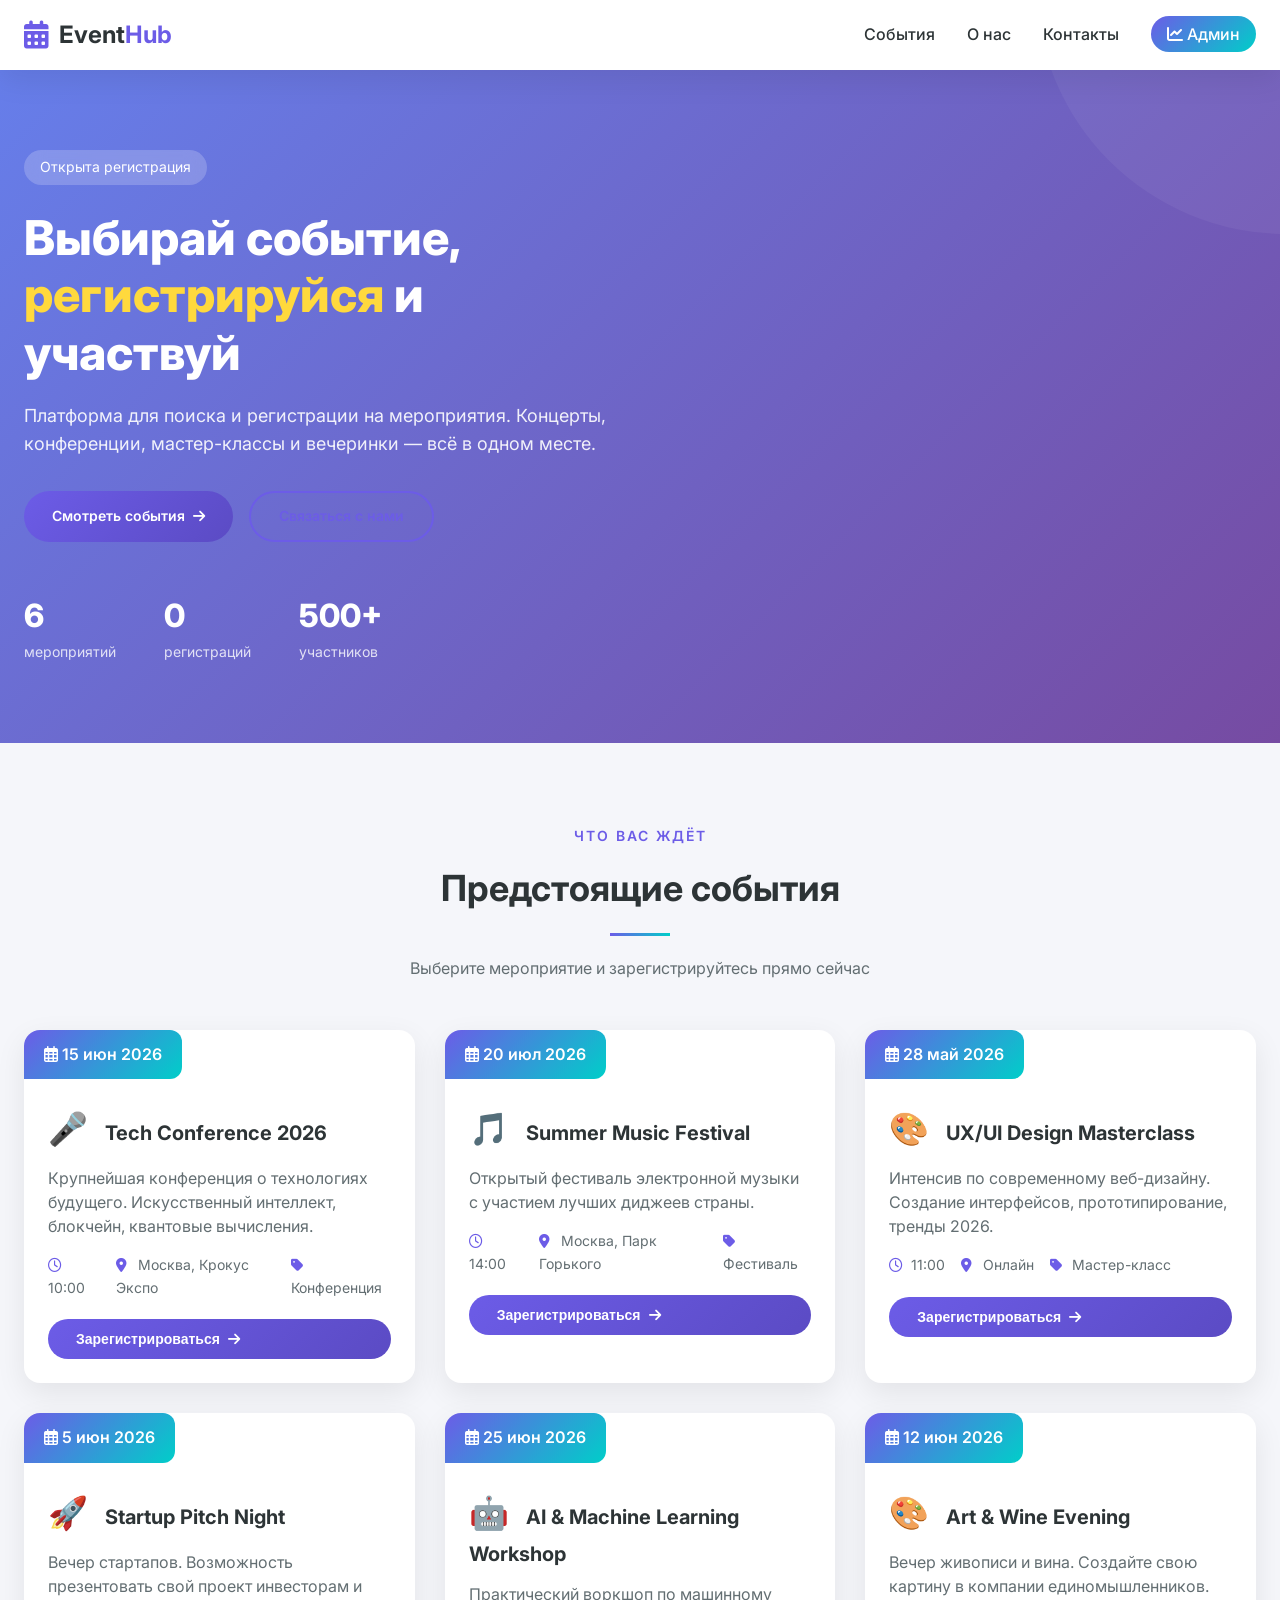
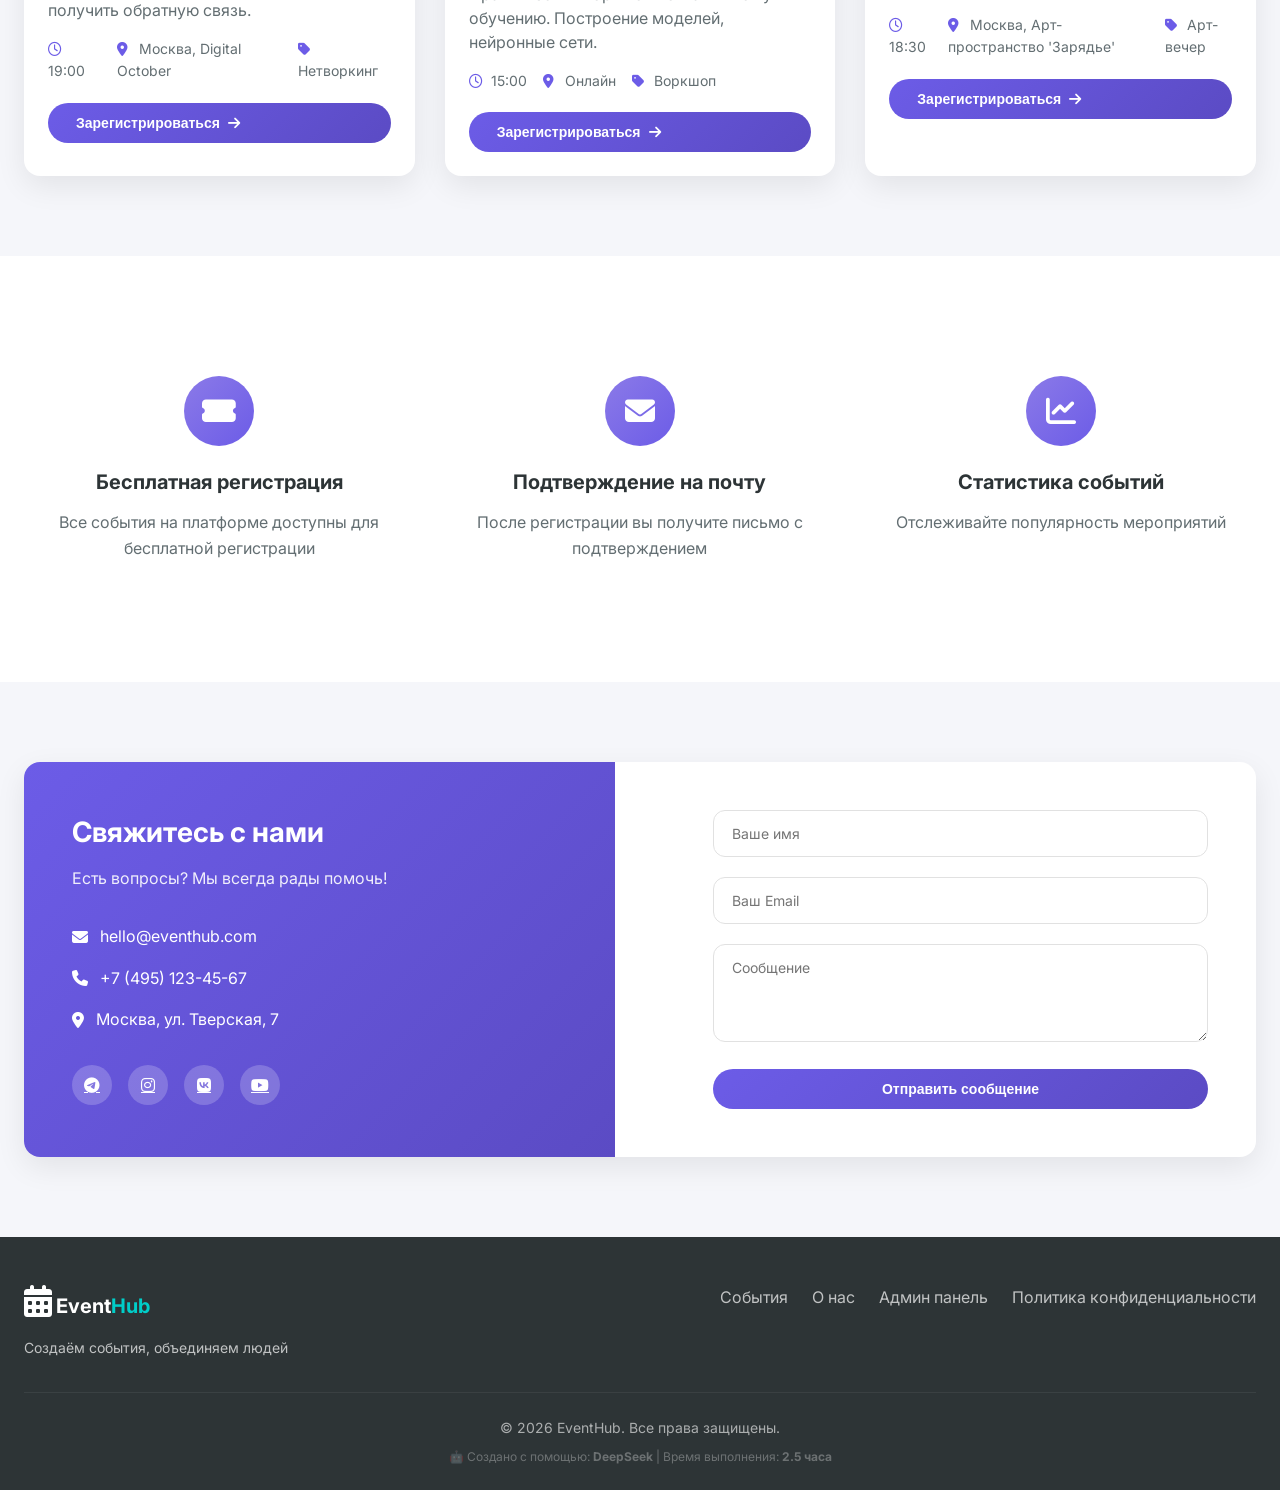
==== index.html @ d5b9fcad "Add files via upload" ====
<!DOCTYPE html>
<html lang="ru">
<head>
    <meta charset="UTF-8">
    <meta name="viewport" content="width=device-width, initial-scale=1.0, maximum-scale=1.0, user-scalable=yes">
    <title>EventHub | Платформа событий</title>
    <link rel="preconnect" href="https://fonts.googleapis.com">
    <link rel="preconnect" href="https://fonts.gstatic.com" crossorigin>
    <link href="https://fonts.googleapis.com/css2?family=Inter:opsz,wght@14..32,300;14..32,400;14..32,500;14..32,600;14..32,700;14..32,800&display=swap" rel="stylesheet">
    <link rel="stylesheet" href="https://cdnjs.cloudflare.com/ajax/libs/font-awesome/6.5.1/css/all.min.css">
    <link rel="stylesheet" href="css/style.css">
</head>
<body>

    <!-- ========== HEADER ========== -->
    <header class="header">
        <div class="container">
            <div class="header__inner">
                <a href="index.html" class="logo">
                    <i class="fas fa-calendar-alt"></i>
                    <span>Event<span class="logo__accent">Hub</span></span>
                </a>
                <nav class="nav">
                    <ul class="nav__list">
                        <li><a href="#events" class="nav__link">События</a></li>
                        <li><a href="#about" class="nav__link">О нас</a></li>
                        <li><a href="#contact" class="nav__link">Контакты</a></li>
                        <li><a href="admin.html" class="nav__link nav__link--admin"><i class="fas fa-chart-line"></i> Админ</a></li>
                    </ul>
                </nav>
                <button class="mobile-menu-btn" id="mobileMenuBtn">
                    <span></span><span></span><span></span>
                </button>
            </div>
        </div>
    </header>

    <main>
        <!-- ========== HERO СЕКЦИЯ ========== -->
        <section class="hero">
            <div class="container">
                <div class="hero__content">
                    <div class="hero__badge">
                        <span class="hero__badge-text">Открыта регистрация</span>
                    </div>
                    <h1 class="hero__title">
                        Выбирай событие,<br>
                        <span class="hero__title-accent">регистрируйся</span> и участвуй
                    </h1>
                    <p class="hero__description">
                        Платформа для поиска и регистрации на мероприятия. Концерты, конференции, мастер-классы и вечеринки — всё в одном месте.
                    </p>
                    <div class="hero__buttons">
                        <a href="#events" class="btn btn--primary">Смотреть события <i class="fas fa-arrow-right"></i></a>
                        <a href="#contact" class="btn btn--outline">Связаться с нами</a>
                    </div>
                </div>
                <div class="hero__stats">
                    <div class="hero__stat">
                        <div class="hero__stat-number" id="totalEvents">0</div>
                        <div class="hero__stat-label">мероприятий</div>
                    </div>
                    <div class="hero__stat">
                        <div class="hero__stat-number" id="totalRegistrations">0</div>
                        <div class="hero__stat-label">регистраций</div>
                    </div>
                    <div class="hero__stat">
                        <div class="hero__stat-number">500+</div>
                        <div class="hero__stat-label">участников</div>
                    </div>
                </div>
            </div>
        </section>

        <!-- ========== СОБЫТИЯ ========== -->
        <section id="events" class="events">
            <div class="container">
                <div class="section-header">
                    <span class="section-header__subtitle">Что вас ждёт</span>
                    <h2 class="section-header__title">Предстоящие события</h2>
                    <div class="section-header__divider"></div>
                    <p class="section-header__desc">Выберите мероприятие и зарегистрируйтесь прямо сейчас</p>
                </div>
                <div class="events__grid" id="eventsGrid">
                    <!-- События будут загружены через JS -->
                </div>
            </div>
        </section>

        <!-- ========== ПРЕИМУЩЕСТВА ========== -->
        <section id="about" class="features">
            <div class="container">
                <div class="features__grid">
                    <div class="feature-card">
                        <div class="feature-card__icon"><i class="fas fa-ticket-alt"></i></div>
                        <h3 class="feature-card__title">Бесплатная регистрация</h3>
                        <p class="feature-card__desc">Все события на платформе доступны для бесплатной регистрации</p>
                    </div>
                    <div class="feature-card">
                        <div class="feature-card__icon"><i class="fas fa-envelope"></i></div>
                        <h3 class="feature-card__title">Подтверждение на почту</h3>
                        <p class="feature-card__desc">После регистрации вы получите письмо с подтверждением</p>
                    </div>
                    <div class="feature-card">
                        <div class="feature-card__icon"><i class="fas fa-chart-line"></i></div>
                        <h3 class="feature-card__title">Статистика событий</h3>
                        <p class="feature-card__desc">Отслеживайте популярность мероприятий</p>
                    </div>
                </div>
            </div>
        </section>

        <!-- ========== КОНТАКТЫ ========== -->
        <section id="contact" class="contact">
            <div class="container">
                <div class="contact__wrapper">
                    <div class="contact__info">
                        <h2>Свяжитесь с нами</h2>
                        <p>Есть вопросы? Мы всегда рады помочь!</p>
                        <div class="contact__details">
                            <div class="contact__item">
                                <i class="fas fa-envelope"></i>
                                <span>hello@eventhub.com</span>
                            </div>
                            <div class="contact__item">
                                <i class="fas fa-phone"></i>
                                <span>+7 (495) 123-45-67</span>
                            </div>
                            <div class="contact__item">
                                <i class="fas fa-map-marker-alt"></i>
                                <span>Москва, ул. Тверская, 7</span>
                            </div>
                        </div>
                        <div class="contact__social">
                            <a href="#"><i class="fab fa-telegram"></i></a>
                            <a href="#"><i class="fab fa-instagram"></i></a>
                            <a href="#"><i class="fab fa-vk"></i></a>
                            <a href="#"><i class="fab fa-youtube"></i></a>
                        </div>
                    </div>
                    <form class="contact__form" id="contactForm">
                        <div class="form-group">
                            <input type="text" placeholder="Ваше имя" id="contactName" required>
                        </div>
                        <div class="form-group">
                            <input type="email" placeholder="Ваш Email" id="contactEmail" required>
                        </div>
                        <div class="form-group">
                            <textarea placeholder="Сообщение" id="contactMessage" rows="4" required></textarea>
                        </div>
                        <button type="submit" class="btn btn--primary btn--full">Отправить сообщение</button>
                        <div id="contactFormMessage" class="form-message"></div>
                    </form>
                </div>
            </div>
        </section>
    </main>

    <!-- ========== FOOTER ========== -->
    <footer class="footer">
        <div class="container">
            <div class="footer__content">
                <div class="footer__brand">
                    <i class="fas fa-calendar-alt"></i>
                    <span>Event<span>Hub</span></span>
                    <p>Создаём события, объединяем людей</p>
                </div>
                <div class="footer__links">
                    <a href="#events">События</a>
                    <a href="#about">О нас</a>
                    <a href="admin.html">Админ панель</a>
                    <a href="#">Политика конфиденциальности</a>
                </div>
            </div>
            <div class="footer__bottom">
                <p>© 2026 EventHub. Все права защищены.</p>
                <p class="footer__ai-info">
                    🤖 Создано с помощью: <strong>DeepSeek</strong> | Время выполнения: <strong>2.5 часа</strong>
                </p>
            </div>
        </div>
    </footer>

    <!-- Модальное окно регистрации -->
    <div id="registerModal" class="modal">
        <div class="modal__content">
            <button class="modal__close" onclick="closeModal()"><i class="fas fa-times"></i></button>
            <div class="modal__header">
                <i class="fas fa-ticket-alt"></i>
                <h2>Регистрация на событие</h2>
                <p id="modalEventName">Название события</p>
            </div>
            <form id="registerForm">
                <input type="hidden" id="eventId">
                <div class="form-group">
                    <input type="text" id="regName" placeholder="Ваше полное имя" required>
                </div>
                <div class="form-group">
                    <input type="email" id="regEmail" placeholder="Email для подтверждения" required>
                </div>
                <div class="form-group">
                    <input type="tel" id="regPhone" placeholder="Телефон">
                </div>
                <button type="submit" class="btn btn--primary btn--full">Зарегистрироваться</button>
                <div id="registerMessage" class="form-message"></div>
            </form>
        </div>
    </div>

    <!-- Модальное окно успеха -->
    <div id="successModal" class="modal">
        <div class="modal__content modal__content--success">
            <i class="fas fa-check-circle"></i>
            <h2>Вы успешно зарегистрированы!</h2>
            <p>Подтверждение отправлено на вашу почту</p>
            <button class="btn btn--primary" onclick="closeSuccessModal()">Отлично</button>
        </div>
    </div>

    <script src="js/main.js"></script>
</body>
</html>
---- css/style.css ----
/* ========== RESET & BASE ========== */
* {
    margin: 0;
    padding: 0;
    box-sizing: border-box;
}

:root {
    --primary: #6c5ce7;
    --primary-dark: #5b4bc4;
    --primary-light: #8b7ae8;
    --secondary: #00cec9;
    --dark: #2d3436;
    --dark-light: #636e72;
    --light: #f5f6fa;
    --white: #ffffff;
    --danger: #d63031;
    --success: #00b894;
    --warning: #fdcb6e;
    --shadow: 0 10px 30px rgba(0, 0, 0, 0.08);
    --shadow-hover: 0 20px 40px rgba(0, 0, 0, 0.12);
    --border-radius: 16px;
    --transition: all 0.3s ease;
}

body {
    font-family: 'Inter', sans-serif;
    background: var(--light);
    color: var(--dark);
    line-height: 1.6;
}

.container {
    max-width: 1280px;
    margin: 0 auto;
    padding: 0 24px;
}

/* ========== HEADER ========== */
.header {
    background: var(--white);
    box-shadow: var(--shadow);
    position: sticky;
    top: 0;
    z-index: 100;
}

.header__inner {
    display: flex;
    justify-content: space-between;
    align-items: center;
    padding: 16px 0;
}

.logo {
    display: flex;
    align-items: center;
    gap: 10px;
    font-size: 24px;
    font-weight: 700;
    text-decoration: none;
    color: var(--dark);
}

.logo i {
    color: var(--primary);
    font-size: 28px;
}

.logo span span {
    color: var(--primary);
}

.nav__list {
    display: flex;
    gap: 32px;
    list-style: none;
}

.nav__link {
    text-decoration: none;
    color: var(--dark);
    font-weight: 500;
    transition: var(--transition);
}

.nav__link:hover {
    color: var(--primary);
}

.nav__link--admin {
    background: linear-gradient(135deg, var(--primary), var(--secondary));
    padding: 8px 16px;
    border-radius: 25px;
    color: white;
}

.nav__link--admin:hover {
    color: white;
    transform: translateY(-2px);
}

.mobile-menu-btn {
    display: none;
    background: none;
    border: none;
    cursor: pointer;
}

.mobile-menu-btn span {
    display: block;
    width: 25px;
    height: 3px;
    background: var(--dark);
    margin: 5px 0;
    border-radius: 3px;
}

/* ========== BUTTONS ========== */
.btn {
    display: inline-flex;
    align-items: center;
    gap: 8px;
    padding: 12px 28px;
    border-radius: 30px;
    font-weight: 600;
    text-decoration: none;
    transition: var(--transition);
    cursor: pointer;
    border: none;
    font-size: 14px;
}

.btn--primary {
    background: linear-gradient(135deg, var(--primary), var(--primary-dark));
    color: white;
}

.btn--primary:hover {
    transform: translateY(-2px);
    box-shadow: 0 10px 20px rgba(108, 92, 231, 0.3);
}

.btn--outline {
    background: transparent;
    border: 2px solid var(--primary);
    color: var(--primary);
}

.btn--outline:hover {
    background: var(--primary);
    color: white;
}

.btn--full {
    width: 100%;
    justify-content: center;
}

.btn--danger {
    background: var(--danger);
    color: white;
}

/* ========== HERO ========== */
.hero {
    background: linear-gradient(135deg, #667eea 0%, #764ba2 100%);
    padding: 80px 0;
    color: white;
    position: relative;
    overflow: hidden;
}

.hero::before {
    content: '';
    position: absolute;
    top: -50%;
    right: -20%;
    width: 500px;
    height: 500px;
    background: rgba(255, 255, 255, 0.05);
    border-radius: 50%;
}

.hero__content {
    max-width: 600px;
    position: relative;
    z-index: 1;
}

.hero__badge {
    display: inline-block;
    background: rgba(255, 255, 255, 0.2);
    backdrop-filter: blur(10px);
    padding: 6px 16px;
    border-radius: 40px;
    margin-bottom: 24px;
    font-size: 14px;
}

.hero__title {
    font-size: 48px;
    font-weight: 800;
    line-height: 1.2;
    margin-bottom: 20px;
}

.hero__title-accent {
    color: #ffd93d;
}

.hero__description {
    font-size: 18px;
    margin-bottom: 32px;
    opacity: 0.9;
}

.hero__buttons {
    display: flex;
    gap: 16px;
    flex-wrap: wrap;
    margin-bottom: 48px;
}

.hero__stats {
    display: flex;
    gap: 48px;
    position: relative;
    z-index: 1;
}

.hero__stat-number {
    font-size: 32px;
    font-weight: 800;
}

.hero__stat-label {
    font-size: 14px;
    opacity: 0.8;
}

/* ========== EVENTS SECTION ========== */
.events {
    padding: 80px 0;
}

.section-header {
    text-align: center;
    margin-bottom: 48px;
}

.section-header__subtitle {
    display: inline-block;
    font-size: 14px;
    font-weight: 600;
    text-transform: uppercase;
    letter-spacing: 2px;
    color: var(--primary);
    margin-bottom: 12px;
}

.section-header__title {
    font-size: 36px;
    font-weight: 700;
    margin-bottom: 16px;
}

.section-header__divider {
    width: 60px;
    height: 3px;
    background: linear-gradient(90deg, var(--primary), var(--secondary));
    margin: 0 auto 20px;
}

.section-header__desc {
    color: var(--dark-light);
    max-width: 600px;
    margin: 0 auto;
}

.events__grid {
    display: grid;
    grid-template-columns: repeat(auto-fill, minmax(320px, 1fr));
    gap: 30px;
}

.event-card {
    background: var(--white);
    border-radius: var(--border-radius);
    overflow: hidden;
    box-shadow: var(--shadow);
    transition: var(--transition);
}

.event-card:hover {
    transform: translateY(-5px);
    box-shadow: var(--shadow-hover);
}

.event-card__date {
    background: linear-gradient(135deg, var(--primary), var(--secondary));
    padding: 12px 20px;
    display: inline-block;
    color: white;
    font-weight: 600;
    border-radius: 0 12px 12px 0;
}

.event-card__content {
    padding: 24px;
}

.event-card__title {
    font-size: 20px;
    font-weight: 700;
    margin-bottom: 12px;
}

.event-card__desc {
    color: var(--dark-light);
    margin-bottom: 16px;
    line-height: 1.5;
}

.event-card__meta {
    display: flex;
    gap: 16px;
    margin-bottom: 20px;
    font-size: 14px;
    color: var(--dark-light);
}

.event-card__meta i {
    width: 18px;
    color: var(--primary);
}

.event-card__btn {
    width: 100%;
}

/* ========== FEATURES ========== */
.features {
    background: var(--white);
    padding: 80px 0;
}

.features__grid {
    display: grid;
    grid-template-columns: repeat(auto-fit, minmax(280px, 1fr));
    gap: 30px;
}

.feature-card {
    text-align: center;
    padding: 40px 24px;
    border-radius: var(--border-radius);
    transition: var(--transition);
}

.feature-card:hover {
    background: var(--light);
}

.feature-card__icon {
    width: 70px;
    height: 70px;
    background: linear-gradient(135deg, var(--primary-light), var(--primary));
    border-radius: 50%;
    display: flex;
    align-items: center;
    justify-content: center;
    margin: 0 auto 20px;
}

.feature-card__icon i {
    font-size: 30px;
    color: white;
}

.feature-card__title {
    font-size: 20px;
    margin-bottom: 12px;
}

.feature-card__desc {
    color: var(--dark-light);
}

/* ========== CONTACT ========== */
.contact {
    padding: 80px 0;
    background: var(--light);
}

.contact__wrapper {
    display: grid;
    grid-template-columns: 1fr 1fr;
    gap: 50px;
    background: var(--white);
    border-radius: var(--border-radius);
    overflow: hidden;
    box-shadow: var(--shadow);
}

.contact__info {
    background: linear-gradient(135deg, var(--primary), var(--primary-dark));
    padding: 48px;
    color: white;
}

.contact__info h2 {
    font-size: 28px;
    margin-bottom: 12px;
}

.contact__info p {
    margin-bottom: 32px;
    opacity: 0.9;
}

.contact__details {
    margin-bottom: 32px;
}

.contact__item {
    display: flex;
    align-items: center;
    gap: 12px;
    margin-bottom: 16px;
}

.contact__social {
    display: flex;
    gap: 16px;
}

.contact__social a {
    width: 40px;
    height: 40px;
    background: rgba(255, 255, 255, 0.2);
    border-radius: 50%;
    display: flex;
    align-items: center;
    justify-content: center;
    color: white;
    transition: var(--transition);
}

.contact__social a:hover {
    background: rgba(255, 255, 255, 0.3);
    transform: translateY(-2px);
}

.contact__form {
    padding: 48px;
}

/* ========== FORM STYLES ========== */
.form-group {
    margin-bottom: 20px;
}

.form-group input,
.form-group textarea,
.form-group select {
    width: 100%;
    padding: 14px 18px;
    border: 1px solid #e1e1e1;
    border-radius: 12px;
    font-family: inherit;
    font-size: 14px;
    transition: var(--transition);
}

.form-group input:focus,
.form-group textarea:focus,
.form-group select:focus {
    outline: none;
    border-color: var(--primary);
    box-shadow: 0 0 0 3px rgba(108, 92, 231, 0.1);
}

.form-message {
    margin-top: 16px;
    padding: 12px;
    border-radius: 10px;
    display: none;
}

.form-message.success {
    display: block;
    background: #d4edda;
    color: #155724;
}

.form-message.error {
    display: block;
    background: #f8d7da;
    color: #721c24;
}

/* ========== MODAL ========== */
.modal {
    display: none;
    position: fixed;
    top: 0;
    left: 0;
    width: 100%;
    height: 100%;
    background: rgba(0, 0, 0, 0.5);
    z-index: 1000;
    align-items: center;
    justify-content: center;
}

.modal.active {
    display: flex;
}

.modal__content {
    background: var(--white);
    border-radius: 24px;
    max-width: 450px;
    width: 90%;
    padding: 32px;
    position: relative;
}

.modal__content--success {
    text-align: center;
}

.modal__content--success i {
    font-size: 60px;
    color: var(--success);
    margin-bottom: 20px;
}

.modal__content--small {
    max-width: 350px;
    text-align: center;
}

.modal__close {
    position: absolute;
    top: 20px;
    right: 20px;
    background: none;
    border: none;
    font-size: 20px;
    cursor: pointer;
    color: var(--dark-light);
}

.modal__header {
    text-align: center;
    margin-bottom: 24px;
}

.modal__header i {
    font-size: 48px;
    color: var(--primary);
    margin-bottom: 12px;
}

.modal__header p {
    color: var(--dark-light);
}

.modal__actions {
    display: flex;
    gap: 12px;
    justify-content: center;
    margin-top: 24px;
}

/* ========== ADMIN PAGES ========== */
.admin-header {
    padding: 40px 0 20px;
}

.admin-header h1 {
    font-size: 28px;
    margin-bottom: 8px;
}

.stats-cards {
    display: grid;
    grid-template-columns: repeat(auto-fit, minmax(200px, 1fr));
    gap: 20px;
    margin-bottom: 40px;
}

.stat-card {
    background: var(--white);
    border-radius: var(--border-radius);
    padding: 24px;
    text-align: center;
    box-shadow: var(--shadow);
}

.stat-card i {
    font-size: 36px;
    color: var(--primary);
    margin-bottom: 12px;
}

.stat-card__number {
    font-size: 32px;
    font-weight: 800;
}

.stat-card__label {
    color: var(--dark-light);
    font-size: 14px;
}

.admin-controls {
    display: flex;
    justify-content: space-between;
    align-items: center;
    flex-wrap: wrap;
    gap: 20px;
    margin-bottom: 30px;
}

.search-box {
    display: flex;
    align-items: center;
    background: var(--white);
    border-radius: 30px;
    padding: 5px 20px;
    border: 1px solid #e1e1e1;
}

.search-box i {
    color: var(--dark-light);
}

.search-box input {
    border: none;
    padding: 12px;
    width: 250px;
    font-family: inherit;
}

.search-box input:focus {
    outline: none;
}

.registrations-table {
    background: var(--white);
    border-radius: var(--border-radius);
    overflow: hidden;
    box-shadow: var(--shadow);
}

.table-container {
    overflow-x: auto;
}

table {
    width: 100%;
    border-collapse: collapse;
}

th, td {
    padding: 16px;
    text-align: left;
    border-bottom: 1px solid #f0f0f0;
}

th {
    background: var(--light);
    font-weight: 600;
}

tr:hover {
    background: #fafafa;
}

.delete-btn {
    background: none;
    border: none;
    color: var(--danger);
    cursor: pointer;
    font-size: 18px;
}

.delete-btn:hover {
    opacity: 0.7;
}

.pagination {
    display: flex;
    justify-content: center;
    gap: 8px;
    padding: 20px;
}

.page-btn {
    padding: 8px 14px;
    border: 1px solid #e1e1e1;
    background: var(--white);
    border-radius: 8px;
    cursor: pointer;
    transition: var(--transition);
}

.page-btn.active {
    background: var(--primary);
    color: white;
    border-color: var(--primary);
}

.page-btn:hover:not(.active) {
    background: var(--light);
}

.loading {
    text-align: center;
    padding: 40px;
    color: var(--dark-light);
}

/* ========== FOOTER ========== */
.footer {
    background: var(--dark);
    color: white;
    padding: 48px 0 24px;
}

.footer__content {
    display: flex;
    justify-content: space-between;
    flex-wrap: wrap;
    gap: 32px;
    margin-bottom: 32px;
}

.footer__brand i {
    font-size: 32px;
    margin-bottom: 12px;
}

.footer__brand span {
    font-size: 20px;
    font-weight: 700;
}

.footer__brand span span {
    color: var(--secondary);
}

.footer__brand p {
    font-size: 14px;
    opacity: 0.7;
    margin-top: 8px;
}

.footer__links {
    display: flex;
    gap: 24px;
    flex-wrap: wrap;
}

.footer__links a {
    color: white;
    text-decoration: none;
    opacity: 0.7;
    transition: var(--transition);
}

.footer__links a:hover {
    opacity: 1;
}

.footer__bottom {
    text-align: center;
    padding-top: 24px;
    border-top: 1px solid rgba(255, 255, 255, 0.1);
    font-size: 14px;
    opacity: 0.6;
}

.footer__ai-info {
    margin-top: 8px;
    font-size: 12px;
    opacity: 0.5;
}

/* ========== RESPONSIVE ========== */
@media (max-width: 768px) {
    .nav {
        display: none;
    }
    
    .mobile-menu-btn {
        display: block;
    }
    
    .hero__title {
        font-size: 32px;
    }
    
    .hero__stats {
        flex-wrap: wrap;
        gap: 24px;
    }
    
    .contact__wrapper {
        grid-template-columns: 1fr;
    }
    
    .events__grid {
        grid-template-columns: 1fr;
    }
    
    .section-header__title {
        font-size: 28px;
    }
    
    .admin-controls {
        flex-direction: column;
        align-items: stretch;
    }
    
    .search-box {
        width: 100%;
    }
    
    .search-box input {
        width: 100%;
    }
}

/* Mobile menu active class */
.mobile-menu {
    position: fixed;
    top: 0;
    right: -100%;
    width: 280px;
    height: 100vh;
    background: var(--white);
    box-shadow: -5px 0 20px rgba(0, 0, 0, 0.1);
    padding: 80px 30px;
    transition: var(--transition);
    z-index: 200;
}

.mobile-menu.active {
    right: 0;
}

.mobile-menu ul {
    list-style: none;
}

.mobile-menu li {
    margin-bottom: 20px;
}

.mobile-menu a {
    text-decoration: none;
    color: var(--dark);
    font-size: 18px;
    font-weight: 500;
}
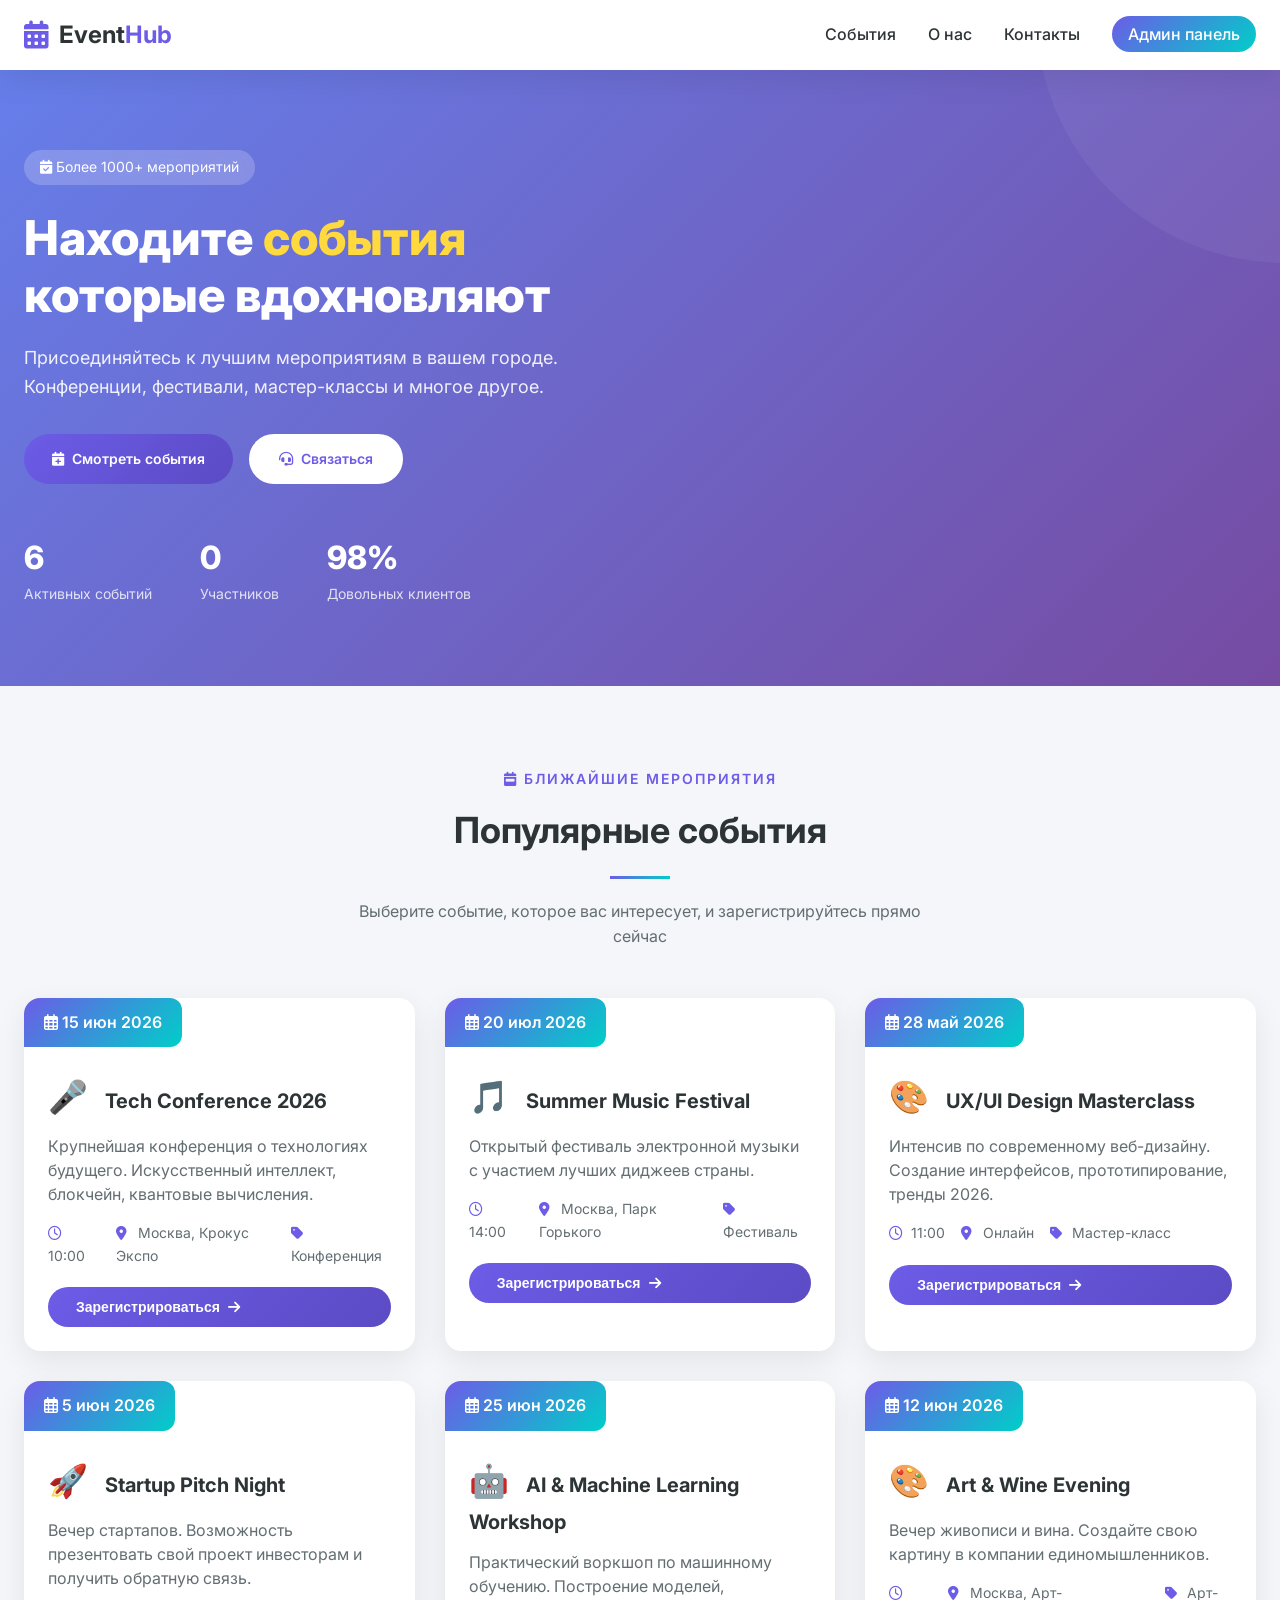
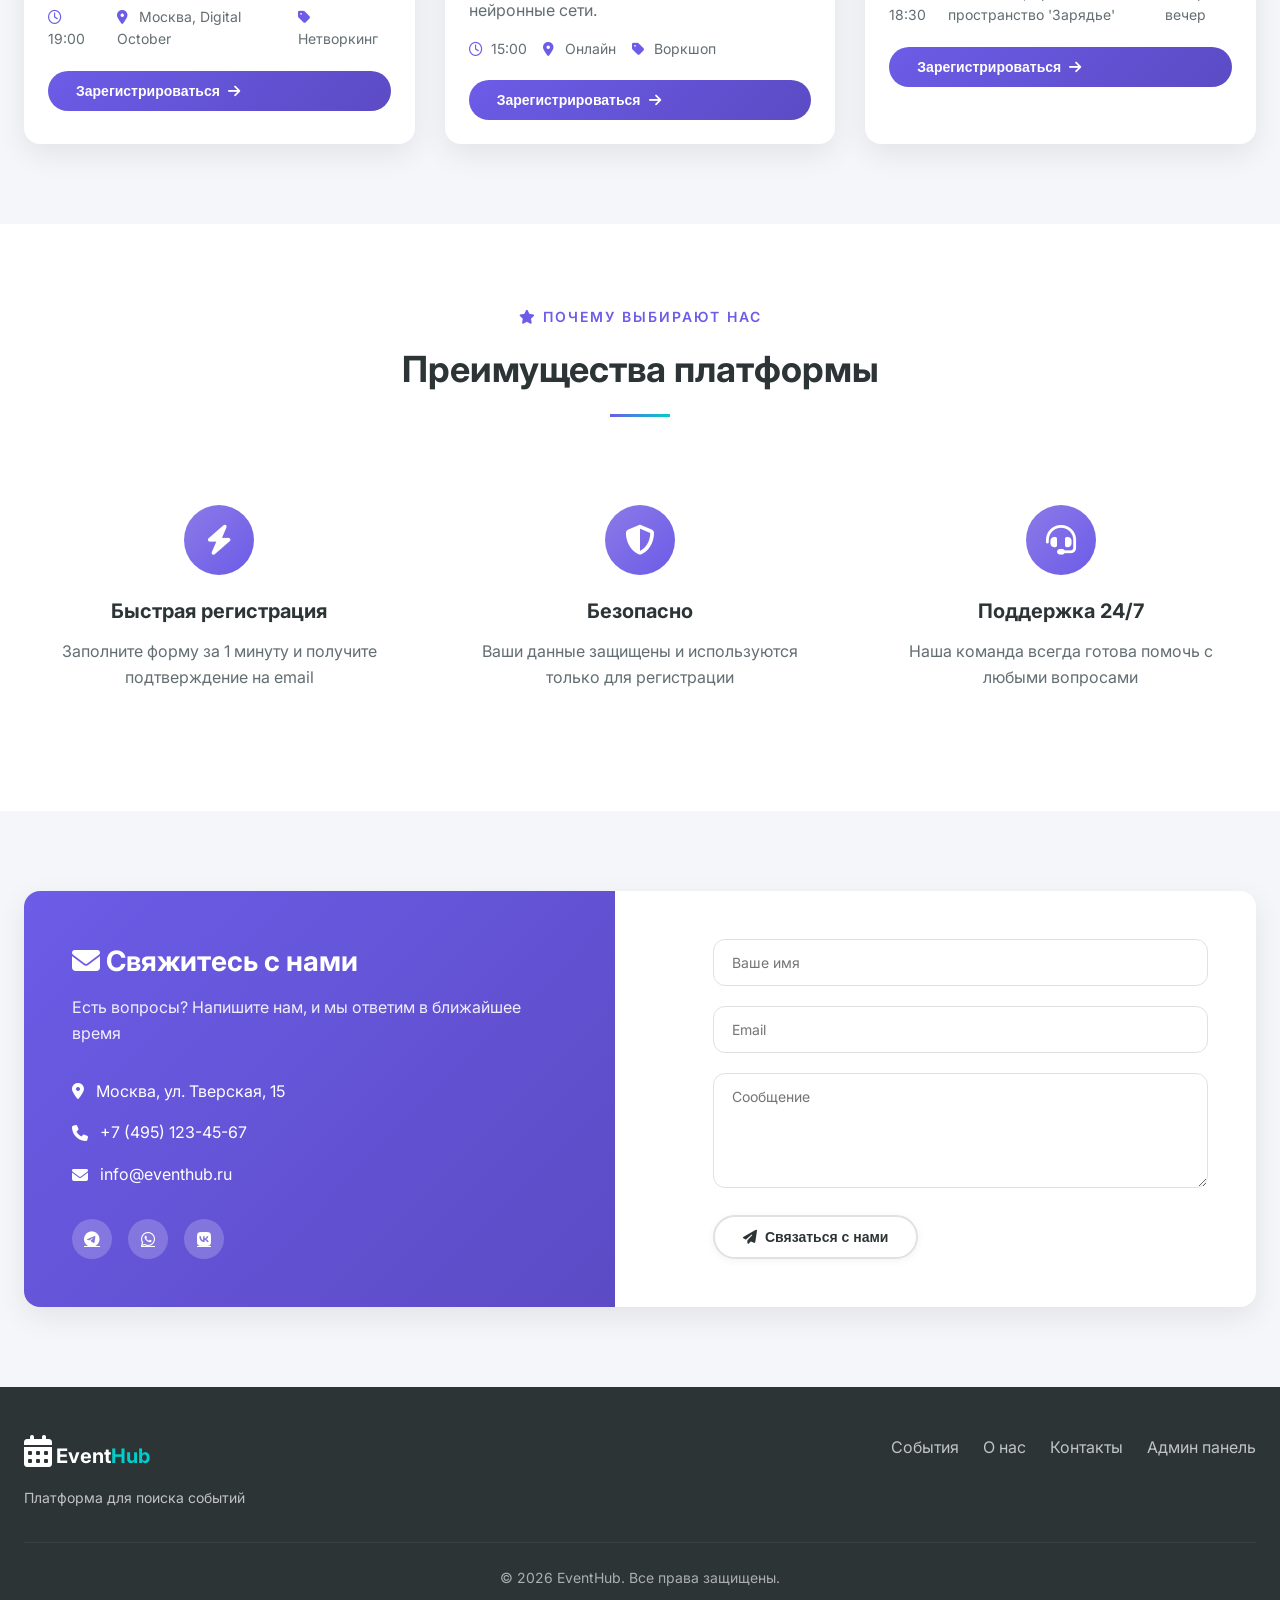
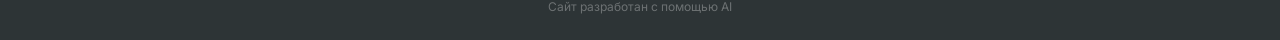
==== commit d19f6cd6: "Add files via upload" ====
--- a/index.html
+++ b/index.html
@@ -3,7 +3,7 @@
 <head>
     <meta charset="UTF-8">
     <meta name="viewport" content="width=device-width, initial-scale=1.0, maximum-scale=1.0, user-scalable=yes">
-    <title>EventHub | Платформа событий</title>
+    <title>EventHub | Платформа для поиска событий</title>
     <link rel="preconnect" href="https://fonts.googleapis.com">
     <link rel="preconnect" href="https://fonts.gstatic.com" crossorigin>
     <link href="https://fonts.googleapis.com/css2?family=Inter:opsz,wght@14..32,300;14..32,400;14..32,500;14..32,600;14..32,700;14..32,800&display=swap" rel="stylesheet">
@@ -23,9 +23,9 @@
                 <nav class="nav">
                     <ul class="nav__list">
                         <li><a href="#events" class="nav__link">События</a></li>
-                        <li><a href="#about" class="nav__link">О нас</a></li>
+                        <li><a href="#features" class="nav__link">О нас</a></li>
                         <li><a href="#contact" class="nav__link">Контакты</a></li>
-                        <li><a href="admin.html" class="nav__link nav__link--admin"><i class="fas fa-chart-line"></i> Админ</a></li>
+                        <li><a href="admin.html" class="nav__link nav__link--admin">Админ панель</a></li>
                     </ul>
                 </nav>
                 <button class="mobile-menu-btn" id="mobileMenuBtn">
@@ -35,120 +35,152 @@
         </div>
     </header>
 
+    <!-- ========== MOBILE MENU ========== -->
+    <div class="mobile-menu" id="mobileMenu">
+        <ul>
+            <li><a href="#events" onclick="closeMobileMenu()">События</a></li>
+            <li><a href="#features" onclick="closeMobileMenu()">О нас</a></li>
+            <li><a href="#contact" onclick="closeMobileMenu()">Контакты</a></li>
+            <li><a href="admin.html" onclick="closeMobileMenu()">Админ панель</a></li>
+        </ul>
+    </div>
+
     <main>
-        <!-- ========== HERO СЕКЦИЯ ========== -->
+        <!-- ========== HERO SECTION ========== -->
         <section class="hero">
             <div class="container">
                 <div class="hero__content">
-                    <div class="hero__badge">
-                        <span class="hero__badge-text">Открыта регистрация</span>
-                    </div>
+                    <span class="hero__badge">
+                        <i class="fas fa-calendar-check"></i> Более 1000+ мероприятий
+                    </span>
                     <h1 class="hero__title">
-                        Выбирай событие,<br>
-                        <span class="hero__title-accent">регистрируйся</span> и участвуй
+                        Находите <span class="hero__title-accent">события</span><br>
+                        которые вдохновляют
                     </h1>
                     <p class="hero__description">
-                        Платформа для поиска и регистрации на мероприятия. Концерты, конференции, мастер-классы и вечеринки — всё в одном месте.
+                        Присоединяйтесь к лучшим мероприятиям в вашем городе. Конференции, фестивали, мастер-классы и многое другое.
                     </p>
                     <div class="hero__buttons">
-                        <a href="#events" class="btn btn--primary">Смотреть события <i class="fas fa-arrow-right"></i></a>
-                        <a href="#contact" class="btn btn--outline">Связаться с нами</a>
-                    </div>
-                </div>
-                <div class="hero__stats">
-                    <div class="hero__stat">
-                        <div class="hero__stat-number" id="totalEvents">0</div>
-                        <div class="hero__stat-label">мероприятий</div>
-                    </div>
-                    <div class="hero__stat">
-                        <div class="hero__stat-number" id="totalRegistrations">0</div>
-                        <div class="hero__stat-label">регистраций</div>
-                    </div>
-                    <div class="hero__stat">
-                        <div class="hero__stat-number">500+</div>
-                        <div class="hero__stat-label">участников</div>
-                    </div>
-                </div>
-            </div>
-        </section>
-
-        <!-- ========== СОБЫТИЯ ========== -->
+                        <a href="#events" class="btn btn--primary">
+                            <i class="fas fa-calendar-plus"></i> Смотреть события
+                        </a>
+                        <a href="#contact" class="btn btn--outline">
+                            <i class="fas fa-headset"></i> Связаться
+                        </a>
+                    </div>
+                    <div class="hero__stats">
+                        <div class="hero__stat">
+                            <div class="hero__stat-number" id="heroTotalEvents">6</div>
+                            <div class="hero__stat-label">Активных событий</div>
+                        </div>
+                        <div class="hero__stat">
+                            <div class="hero__stat-number" id="heroTotalRegistrations">0</div>
+                            <div class="hero__stat-label">Участников</div>
+                        </div>
+                        <div class="hero__stat">
+                            <div class="hero__stat-number">98%</div>
+                            <div class="hero__stat-label">Довольных клиентов</div>
+                        </div>
+                    </div>
+                </div>
+            </div>
+        </section>
+
+        <!-- ========== EVENTS SECTION ========== -->
         <section id="events" class="events">
             <div class="container">
                 <div class="section-header">
-                    <span class="section-header__subtitle">Что вас ждёт</span>
-                    <h2 class="section-header__title">Предстоящие события</h2>
+                    <span class="section-header__subtitle">
+                        <i class="fas fa-calendar-week"></i> Ближайшие мероприятия
+                    </span>
+                    <h2 class="section-header__title">Популярные события</h2>
                     <div class="section-header__divider"></div>
-                    <p class="section-header__desc">Выберите мероприятие и зарегистрируйтесь прямо сейчас</p>
+                    <p class="section-header__desc">
+                        Выберите событие, которое вас интересует, и зарегистрируйтесь прямо сейчас
+                    </p>
                 </div>
                 <div class="events__grid" id="eventsGrid">
-                    <!-- События будут загружены через JS -->
-                </div>
-            </div>
-        </section>
-
-        <!-- ========== ПРЕИМУЩЕСТВА ========== -->
-        <section id="about" class="features">
-            <div class="container">
+                    <!-- События загружаются через JS -->
+                </div>
+            </div>
+        </section>
+
+        <!-- ========== FEATURES SECTION ========== -->
+        <section id="features" class="features">
+            <div class="container">
+                <div class="section-header">
+                    <span class="section-header__subtitle">
+                        <i class="fas fa-star"></i> Почему выбирают нас
+                    </span>
+                    <h2 class="section-header__title">Преимущества платформы</h2>
+                    <div class="section-header__divider"></div>
+                </div>
                 <div class="features__grid">
                     <div class="feature-card">
-                        <div class="feature-card__icon"><i class="fas fa-ticket-alt"></i></div>
-                        <h3 class="feature-card__title">Бесплатная регистрация</h3>
-                        <p class="feature-card__desc">Все события на платформе доступны для бесплатной регистрации</p>
+                        <div class="feature-card__icon">
+                            <i class="fas fa-bolt"></i>
+                        </div>
+                        <h3 class="feature-card__title">Быстрая регистрация</h3>
+                        <p class="feature-card__desc">Заполните форму за 1 минуту и получите подтверждение на email</p>
                     </div>
                     <div class="feature-card">
-                        <div class="feature-card__icon"><i class="fas fa-envelope"></i></div>
-                        <h3 class="feature-card__title">Подтверждение на почту</h3>
-                        <p class="feature-card__desc">После регистрации вы получите письмо с подтверждением</p>
+                        <div class="feature-card__icon">
+                            <i class="fas fa-shield-alt"></i>
+                        </div>
+                        <h3 class="feature-card__title">Безопасно</h3>
+                        <p class="feature-card__desc">Ваши данные защищены и используются только для регистрации</p>
                     </div>
                     <div class="feature-card">
-                        <div class="feature-card__icon"><i class="fas fa-chart-line"></i></div>
-                        <h3 class="feature-card__title">Статистика событий</h3>
-                        <p class="feature-card__desc">Отслеживайте популярность мероприятий</p>
-                    </div>
-                </div>
-            </div>
-        </section>
-
-        <!-- ========== КОНТАКТЫ ========== -->
+                        <div class="feature-card__icon">
+                            <i class="fas fa-headset"></i>
+                        </div>
+                        <h3 class="feature-card__title">Поддержка 24/7</h3>
+                        <p class="feature-card__desc">Наша команда всегда готова помочь с любыми вопросами</p>
+                    </div>
+                </div>
+            </div>
+        </section>
+
+        <!-- ========== CONTACT SECTION ========== -->
         <section id="contact" class="contact">
             <div class="container">
                 <div class="contact__wrapper">
                     <div class="contact__info">
-                        <h2>Свяжитесь с нами</h2>
-                        <p>Есть вопросы? Мы всегда рады помочь!</p>
+                        <h2><i class="fas fa-envelope"></i> Свяжитесь с нами</h2>
+                        <p>Есть вопросы? Напишите нам, и мы ответим в ближайшее время</p>
                         <div class="contact__details">
                             <div class="contact__item">
-                                <i class="fas fa-envelope"></i>
-                                <span>hello@eventhub.com</span>
+                                <i class="fas fa-map-marker-alt"></i>
+                                <span>Москва, ул. Тверская, 15</span>
                             </div>
                             <div class="contact__item">
                                 <i class="fas fa-phone"></i>
                                 <span>+7 (495) 123-45-67</span>
                             </div>
                             <div class="contact__item">
-                                <i class="fas fa-map-marker-alt"></i>
-                                <span>Москва, ул. Тверская, 7</span>
+                                <i class="fas fa-envelope"></i>
+                                <span>info@eventhub.ru</span>
                             </div>
                         </div>
                         <div class="contact__social">
                             <a href="#"><i class="fab fa-telegram"></i></a>
-                            <a href="#"><i class="fab fa-instagram"></i></a>
+                            <a href="#"><i class="fab fa-whatsapp"></i></a>
                             <a href="#"><i class="fab fa-vk"></i></a>
-                            <a href="#"><i class="fab fa-youtube"></i></a>
                         </div>
                     </div>
                     <form class="contact__form" id="contactForm">
                         <div class="form-group">
-                            <input type="text" placeholder="Ваше имя" id="contactName" required>
+                            <input type="text" id="contactName" placeholder="Ваше имя" required>
                         </div>
                         <div class="form-group">
-                            <input type="email" placeholder="Ваш Email" id="contactEmail" required>
+                            <input type="email" id="contactEmail" placeholder="Email" required>
                         </div>
                         <div class="form-group">
-                            <textarea placeholder="Сообщение" id="contactMessage" rows="4" required></textarea>
-                        </div>
-                        <button type="submit" class="btn btn--primary btn--full">Отправить сообщение</button>
+                            <textarea id="contactMessage" rows="5" placeholder="Сообщение" required></textarea>
+                        </div>
+                        <button type="submit" class="btn btn-contact-white">
+                            <i class="fas fa-paper-plane"></i> Связаться с нами
+                        </button>
                         <div id="contactFormMessage" class="form-message"></div>
                     </form>
                 </div>
@@ -163,56 +195,56 @@
                 <div class="footer__brand">
                     <i class="fas fa-calendar-alt"></i>
                     <span>Event<span>Hub</span></span>
-                    <p>Создаём события, объединяем людей</p>
+                    <p>Платформа для поиска событий</p>
                 </div>
                 <div class="footer__links">
                     <a href="#events">События</a>
-                    <a href="#about">О нас</a>
+                    <a href="#features">О нас</a>
+                    <a href="#contact">Контакты</a>
                     <a href="admin.html">Админ панель</a>
-                    <a href="#">Политика конфиденциальности</a>
                 </div>
             </div>
             <div class="footer__bottom">
-                <p>© 2026 EventHub. Все права защищены.</p>
-                <p class="footer__ai-info">
-                    🤖 Создано с помощью: <strong>DeepSeek</strong> | Время выполнения: <strong>2.5 часа</strong>
-                </p>
+                <p>&copy; 2026 EventHub. Все права защищены.</p>
+                <p class="footer__ai-info">Сайт разработан с помощью AI</p>
             </div>
         </div>
     </footer>
 
-    <!-- Модальное окно регистрации -->
+    <!-- ========== MODAL REGISTER ========== -->
     <div id="registerModal" class="modal">
         <div class="modal__content">
-            <button class="modal__close" onclick="closeModal()"><i class="fas fa-times"></i></button>
+            <button class="modal__close" onclick="closeModal()">&times;</button>
             <div class="modal__header">
                 <i class="fas fa-ticket-alt"></i>
-                <h2>Регистрация на событие</h2>
-                <p id="modalEventName">Название события</p>
+                <h3>Регистрация на событие</h3>
+                <p id="modalEventName"></p>
             </div>
             <form id="registerForm">
                 <input type="hidden" id="eventId">
                 <div class="form-group">
-                    <input type="text" id="regName" placeholder="Ваше полное имя" required>
+                    <input type="text" id="regName" placeholder="Ваше имя" required>
                 </div>
                 <div class="form-group">
-                    <input type="email" id="regEmail" placeholder="Email для подтверждения" required>
+                    <input type="email" id="regEmail" placeholder="Email" required>
                 </div>
                 <div class="form-group">
-                    <input type="tel" id="regPhone" placeholder="Телефон">
-                </div>
-                <button type="submit" class="btn btn--primary btn--full">Зарегистрироваться</button>
+                    <input type="tel" id="regPhone" placeholder="Телефон (необязательно)">
+                </div>
+                <button type="submit" class="btn btn--primary btn--full">
+                    <i class="fas fa-check-circle"></i> Зарегистрироваться
+                </button>
                 <div id="registerMessage" class="form-message"></div>
             </form>
         </div>
     </div>
 
-    <!-- Модальное окно успеха -->
+    <!-- ========== MODAL SUCCESS ========== -->
     <div id="successModal" class="modal">
         <div class="modal__content modal__content--success">
             <i class="fas fa-check-circle"></i>
-            <h2>Вы успешно зарегистрированы!</h2>
-            <p>Подтверждение отправлено на вашу почту</p>
+            <h3>Успешно!</h3>
+            <p>Вы успешно зарегистрировались на событие</p>
             <button class="btn btn--primary" onclick="closeSuccessModal()">Отлично</button>
         </div>
     </div>
--- a/css/style.css
+++ b/css/style.css
@@ -162,6 +162,50 @@
     color: white;
 }
 
+/* ========== БЕЛАЯ КНОПКА "СВЯЗАТЬСЯ" ========== */
+/* Для кнопки в контактной форме */
+.contact__form button[type="submit"],
+#contactForm button,
+.contact__form .btn,
+#contactForm .btn,
+.contact button,
+form button.contact-btn {
+    background: #ffffff !important;
+    color: #2d3436 !important;
+    border: 2px solid #e1e1e1 !important;
+    box-shadow: 0 2px 8px rgba(0, 0, 0, 0.05) !important;
+}
+
+.contact__form button[type="submit"]:hover,
+#contactForm button:hover,
+.contact__form .btn:hover,
+#contactForm .btn:hover,
+.contact button:hover,
+form button.contact-btn:hover {
+    background: #f5f6fa !important;
+    color: #2d3436 !important;
+    transform: translateY(-2px);
+    border-color: var(--primary) !important;
+    box-shadow: 0 4px 12px rgba(0, 0, 0, 0.1) !important;
+}
+
+/* Для кнопки в hero секции (если есть) */
+.hero__buttons .btn--outline,
+.hero__buttons .btn-outline,
+.hero .btn-contact {
+    background: #ffffff !important;
+    color: var(--primary) !important;
+    border: 2px solid #ffffff !important;
+}
+
+.hero__buttons .btn--outline:hover,
+.hero__buttons .btn-outline:hover,
+.hero .btn-contact:hover {
+    background: rgba(255, 255, 255, 0.9) !important;
+    color: var(--primary-dark) !important;
+    transform: translateY(-2px);
+}
+
 /* ========== HERO ========== */
 .hero {
     background: linear-gradient(135deg, #667eea 0%, #764ba2 100%);
@@ -232,6 +276,28 @@
 .hero__stat-number {
     font-size: 32px;
     font-weight: 800;
+    transition: all 0.3s ease;
+}
+
+/* Анимация обновления цифр */
+.hero__stat-number.updating {
+    animation: numberUpdate 0.5s ease;
+}
+
+@keyframes numberUpdate {
+    0% {
+        transform: scale(1);
+        opacity: 1;
+    }
+    50% {
+        transform: scale(1.2);
+        opacity: 0.7;
+        color: #ffd93d;
+    }
+    100% {
+        transform: scale(1);
+        opacity: 1;
+    }
 }
 
 .hero__stat-label {
@@ -598,6 +664,7 @@
     padding: 24px;
     text-align: center;
     box-shadow: var(--shadow);
+    transition: all 0.3s ease;
 }
 
 .stat-card i {
@@ -609,6 +676,27 @@
 .stat-card__number {
     font-size: 32px;
     font-weight: 800;
+    transition: all 0.3s ease;
+}
+
+/* Анимация для карточек статистики при обновлении */
+.stat-card__number.updating {
+    animation: statUpdate 0.5s ease;
+}
+
+@keyframes statUpdate {
+    0% {
+        transform: scale(1);
+        color: var(--primary);
+    }
+    50% {
+        transform: scale(1.15);
+        color: var(--success);
+    }
+    100% {
+        transform: scale(1);
+        color: var(--primary);
+    }
 }
 
 .stat-card__label {
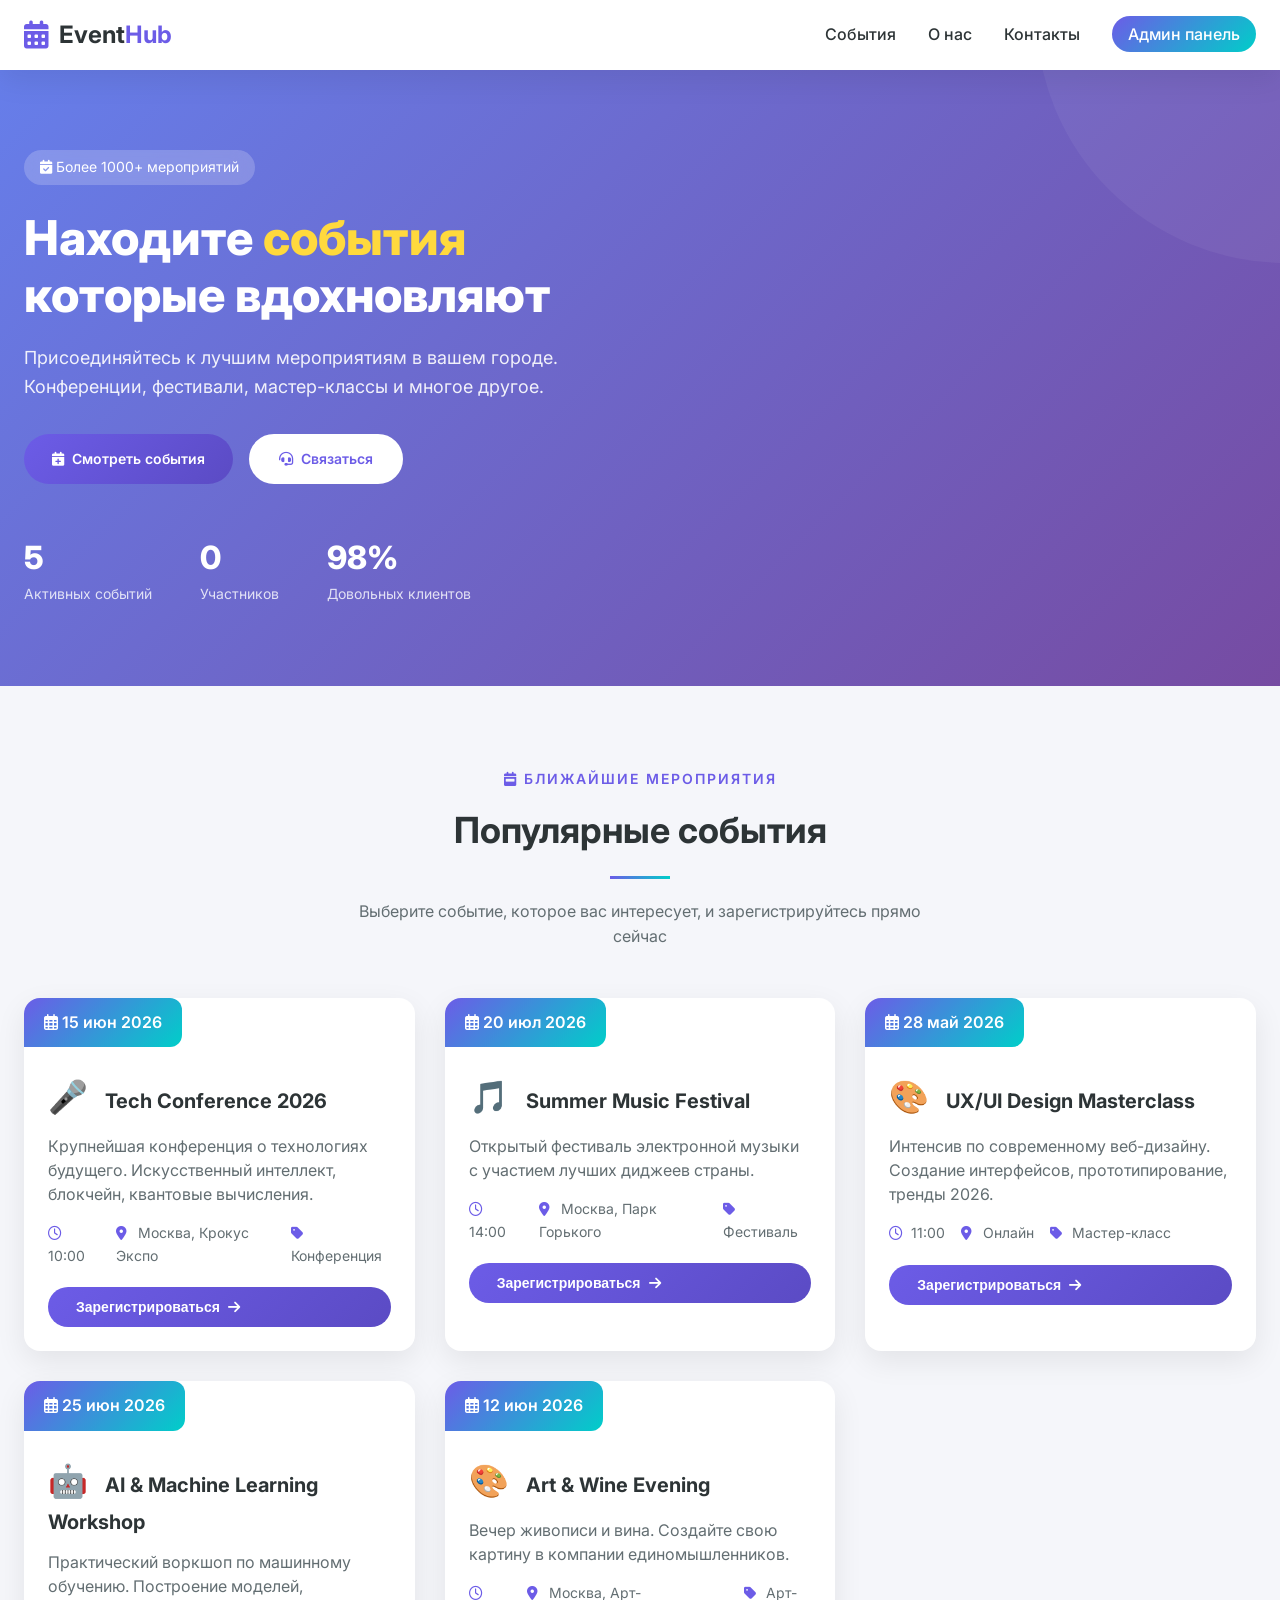
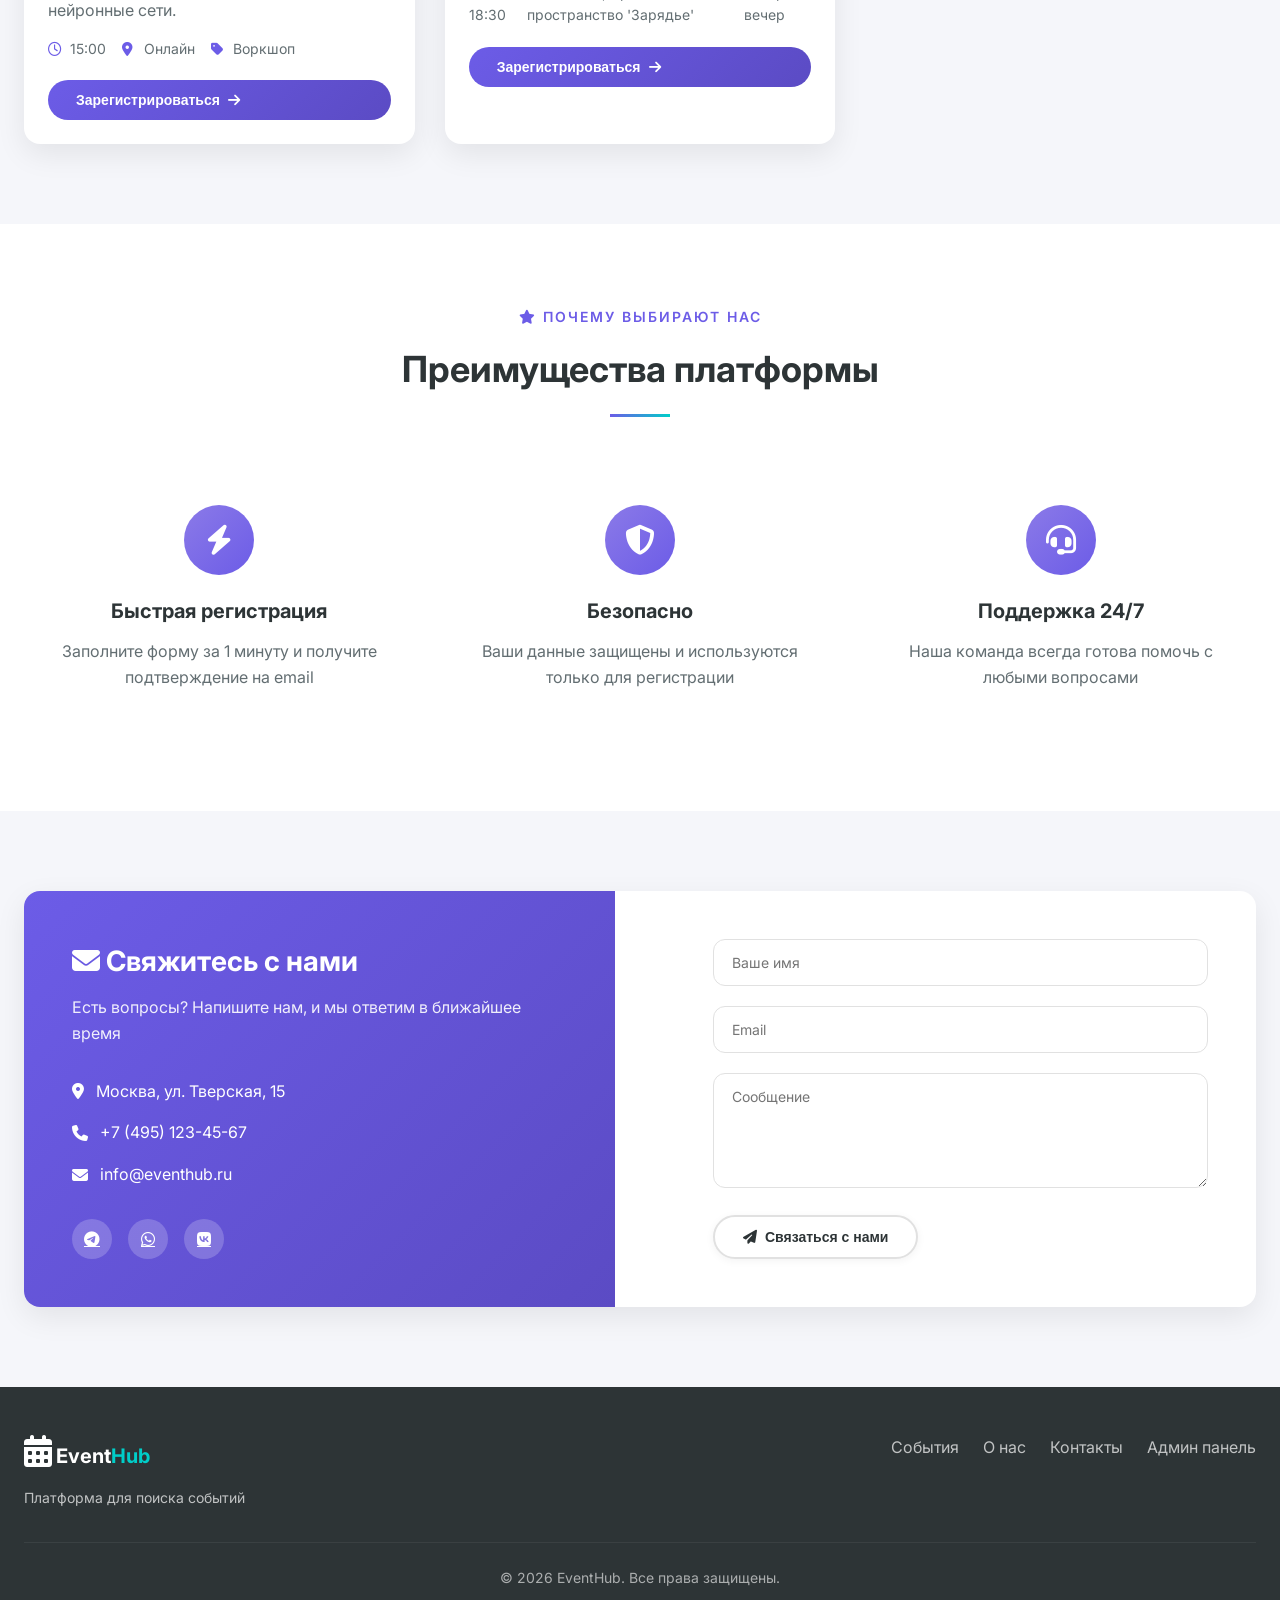
==== commit 0bd6d385: "Update index.html" ====
--- a/index.html
+++ b/index.html
@@ -206,7 +206,6 @@
             </div>
             <div class="footer__bottom">
                 <p>&copy; 2026 EventHub. Все права защищены.</p>
-                <p class="footer__ai-info">Сайт разработан с помощью AI</p>
             </div>
         </div>
     </footer>
@@ -251,4 +250,4 @@
 
     <script src="js/main.js"></script>
 </body>
-</html>+</html>
